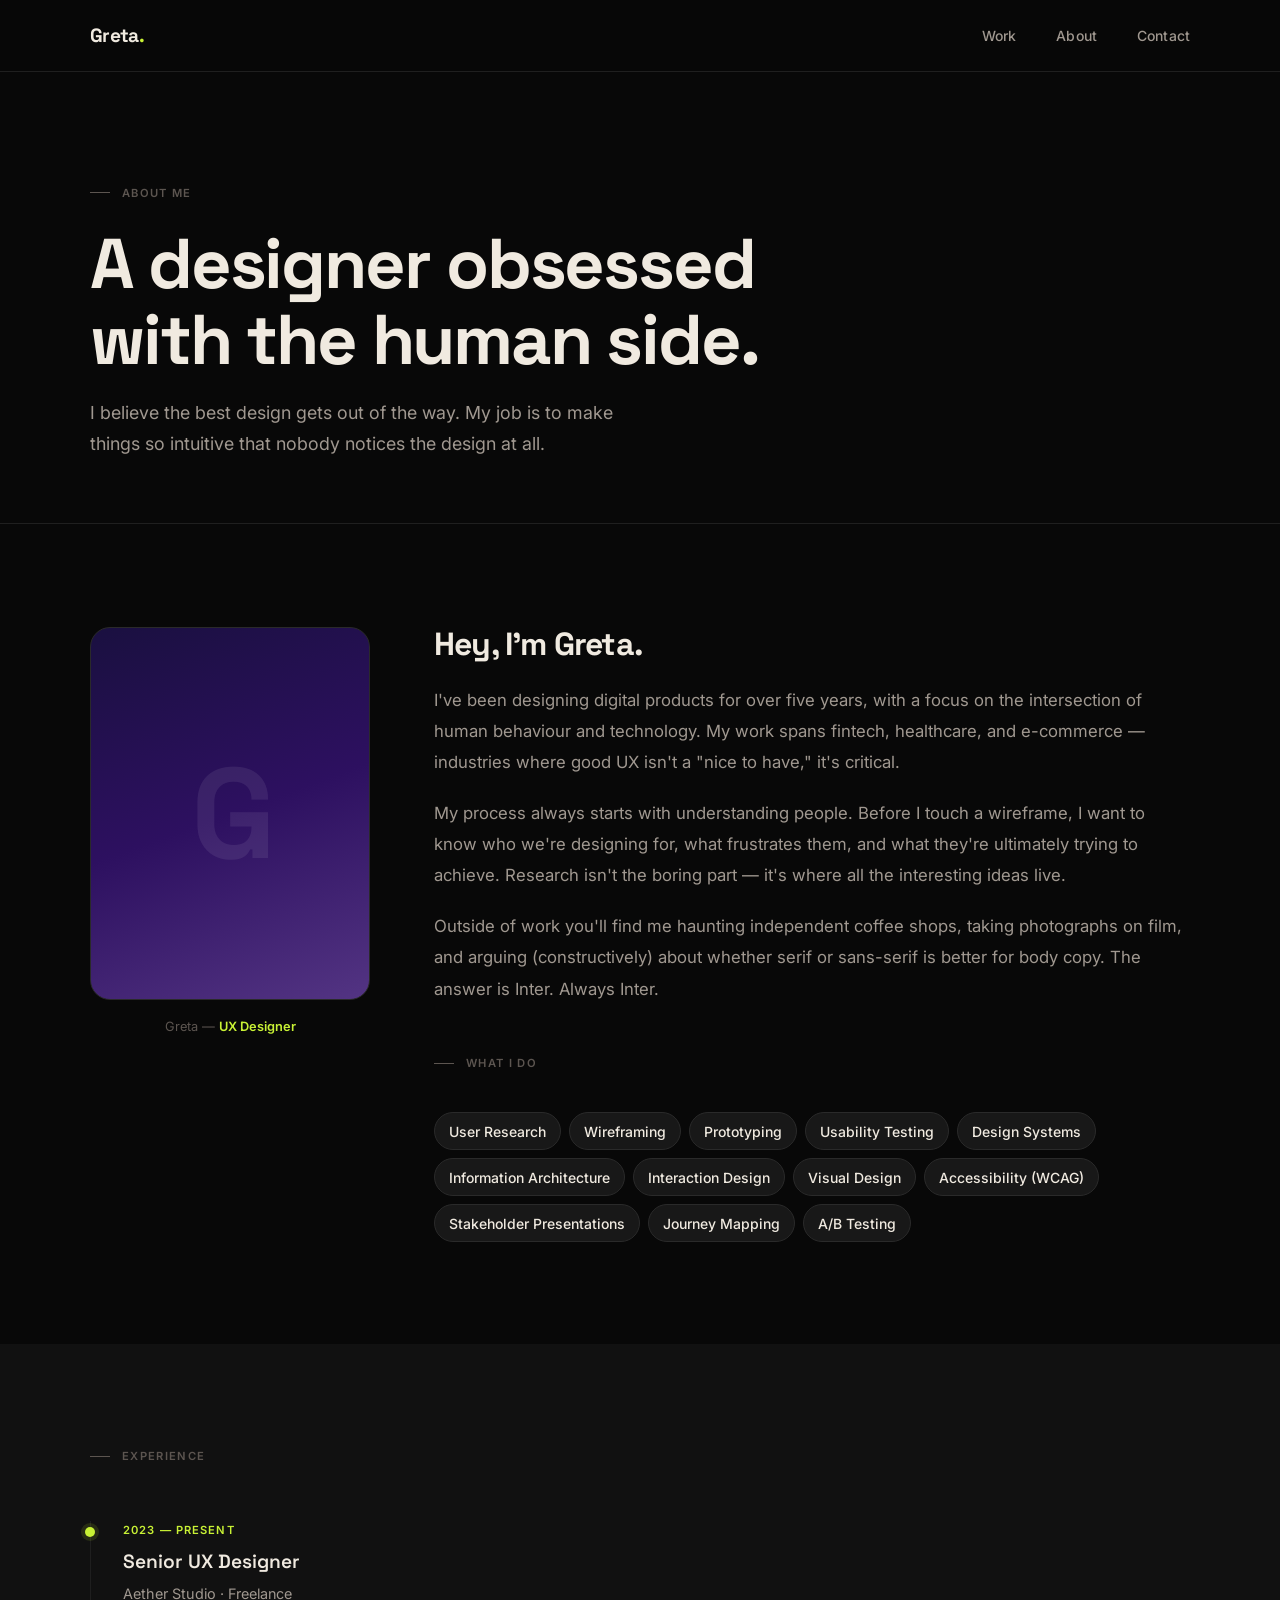
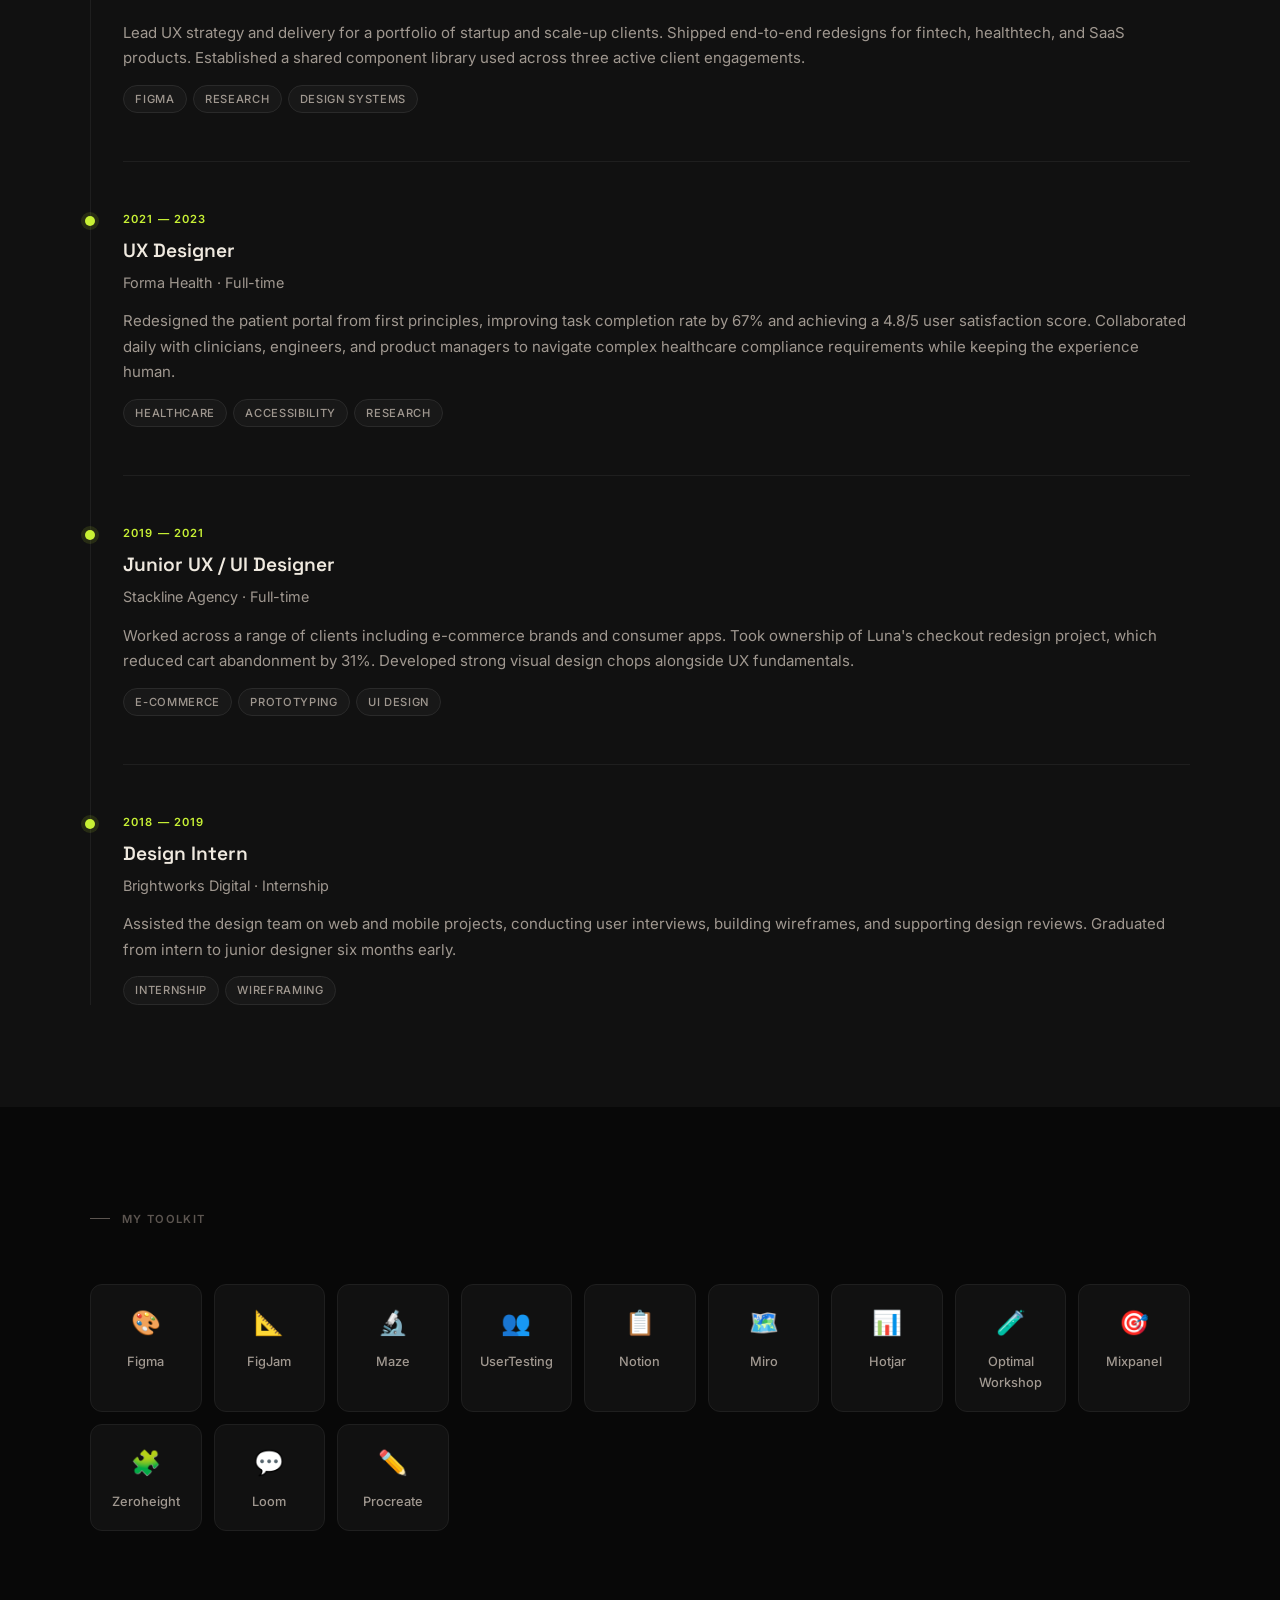
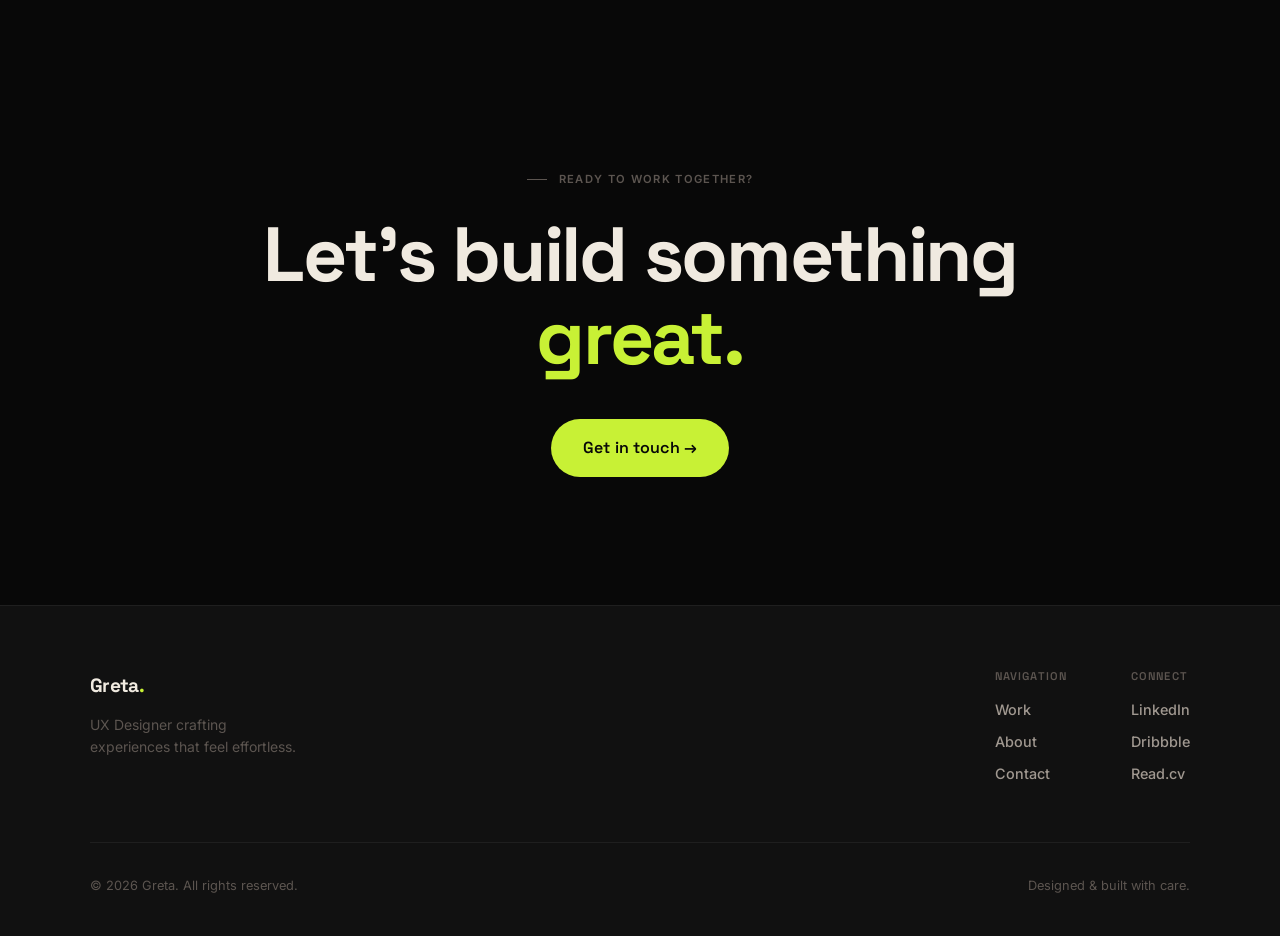
==== about/index.html @ 7b1c14b8 "first commit" ====
<!DOCTYPE html>
<html lang="en">
<head>
  <meta charset="UTF-8">
  <meta name="viewport" content="width=device-width, initial-scale=1.0">
  <meta name="description" content="About Greta — UX Designer with 5+ years turning complex problems into delightful digital experiences.">
  <title>About — Greta</title>
  <link rel="preconnect" href="https://fonts.googleapis.com">
  <link rel="preconnect" href="https://fonts.gstatic.com" crossorigin>
  <link href="https://fonts.googleapis.com/css2?family=Space+Grotesk:wght@300;400;500;600;700&family=Inter:ital,wght@0,300;0,400;0,500;1,400&display=swap" rel="stylesheet">
  <link rel="stylesheet" href="../css/style.css">
</head>
<body>

  <!-- ── Navigation ── -->
  <nav class="nav">
    <div class="nav__inner">
      <a href="../index.html" class="nav__logo">Greta<span>.</span></a>
      <div class="nav__links">
        <a href="../work/index.html"    class="nav__link">Work</a>
        <a href="../about/index.html"   class="nav__link">About</a>
        <a href="../contact/index.html" class="nav__link">Contact</a>
      </div>
    </div>
  </nav>

  <!-- ── Page Hero ── -->
  <header class="page-hero">
    <div class="container">
      <span class="s-label">About me</span>
      <h1 class="page-hero__hed">A designer obsessed<br>with the human side.</h1>
      <p class="page-hero__sub">
        I believe the best design gets out of the way. My job is to make
        things so intuitive that nobody notices the design at all.
      </p>
    </div>
  </header>

  <!-- ── Profile ── -->
  <section class="section">
    <div class="container">
      <div class="profile-grid">

        <!-- Sticky photo + quick facts -->
        <aside class="profile-photo">
          <div class="profile-photo__img"></div>
          <p class="profile-photo__caption">Greta — <span>UX Designer</span></p>
        </aside>

        <!-- Bio -->
        <div class="profile-bio">
          <h2>Hey, I'm Greta.</h2>
          <p>
            I've been designing digital products for over five years, with a focus on the
            intersection of human behaviour and technology. My work spans fintech, healthcare,
            and e-commerce — industries where good UX isn't a "nice to have," it's critical.
          </p>
          <p>
            My process always starts with understanding people. Before I touch a wireframe,
            I want to know who we're designing for, what frustrates them, and what they're
            ultimately trying to achieve. Research isn't the boring part — it's where all
            the interesting ideas live.
          </p>
          <p>
            Outside of work you'll find me haunting independent coffee shops, taking
            photographs on film, and arguing (constructively) about whether serif or sans-serif
            is better for body copy. The answer is Inter. Always Inter.
          </p>

          <!-- Skills -->
          <div class="skills-block">
            <span class="s-label">What I do</span>
            <div class="skills-list" style="margin-top: 1.25rem;">
              <span class="skill-pill">User Research</span>
              <span class="skill-pill">Wireframing</span>
              <span class="skill-pill">Prototyping</span>
              <span class="skill-pill">Usability Testing</span>
              <span class="skill-pill">Design Systems</span>
              <span class="skill-pill">Information Architecture</span>
              <span class="skill-pill">Interaction Design</span>
              <span class="skill-pill">Visual Design</span>
              <span class="skill-pill">Accessibility (WCAG)</span>
              <span class="skill-pill">Stakeholder Presentations</span>
              <span class="skill-pill">Journey Mapping</span>
              <span class="skill-pill">A/B Testing</span>
            </div>
          </div>
        </div>

      </div>
    </div>
  </section>

  <!-- ── Experience ── -->
  <section class="section section--alt">
    <div class="container">
      <div class="section-header">
        <span class="s-label">Experience</span>
      </div>

      <div class="timeline">

        <div class="timeline-item">
          <div class="timeline-period">2023 — Present</div>
          <div class="timeline-role">Senior UX Designer</div>
          <div class="timeline-co">Aether Studio · Freelance</div>
          <p class="timeline-desc">
            Lead UX strategy and delivery for a portfolio of startup and scale-up clients.
            Shipped end-to-end redesigns for fintech, healthtech, and SaaS products.
            Established a shared component library used across three active client engagements.
          </p>
          <div class="timeline-tags">
            <span class="tag">Figma</span>
            <span class="tag">Research</span>
            <span class="tag">Design Systems</span>
          </div>
        </div>

        <div class="timeline-item">
          <div class="timeline-period">2021 — 2023</div>
          <div class="timeline-role">UX Designer</div>
          <div class="timeline-co">Forma Health · Full-time</div>
          <p class="timeline-desc">
            Redesigned the patient portal from first principles, improving task completion
            rate by 67% and achieving a 4.8/5 user satisfaction score. Collaborated daily
            with clinicians, engineers, and product managers to navigate complex healthcare
            compliance requirements while keeping the experience human.
          </p>
          <div class="timeline-tags">
            <span class="tag">Healthcare</span>
            <span class="tag">Accessibility</span>
            <span class="tag">Research</span>
          </div>
        </div>

        <div class="timeline-item">
          <div class="timeline-period">2019 — 2021</div>
          <div class="timeline-role">Junior UX / UI Designer</div>
          <div class="timeline-co">Stackline Agency · Full-time</div>
          <p class="timeline-desc">
            Worked across a range of clients including e-commerce brands and consumer apps.
            Took ownership of Luna's checkout redesign project, which reduced cart
            abandonment by 31%. Developed strong visual design chops alongside UX fundamentals.
          </p>
          <div class="timeline-tags">
            <span class="tag">E-Commerce</span>
            <span class="tag">Prototyping</span>
            <span class="tag">UI Design</span>
          </div>
        </div>

        <div class="timeline-item">
          <div class="timeline-period">2018 — 2019</div>
          <div class="timeline-role">Design Intern</div>
          <div class="timeline-co">Brightworks Digital · Internship</div>
          <p class="timeline-desc">
            Assisted the design team on web and mobile projects, conducting user interviews,
            building wireframes, and supporting design reviews. Graduated from intern to
            junior designer six months early.
          </p>
          <div class="timeline-tags">
            <span class="tag">Internship</span>
            <span class="tag">Wireframing</span>
          </div>
        </div>

      </div>
    </div>
  </section>

  <!-- ── Tools ── -->
  <section class="section">
    <div class="container">
      <div class="section-header">
        <span class="s-label">My toolkit</span>
      </div>
      <div class="tools-grid">
        <div class="tool-card">
          <div class="tool-card__icon">🎨</div>
          <div class="tool-card__name">Figma</div>
        </div>
        <div class="tool-card">
          <div class="tool-card__icon">📐</div>
          <div class="tool-card__name">FigJam</div>
        </div>
        <div class="tool-card">
          <div class="tool-card__icon">🔬</div>
          <div class="tool-card__name">Maze</div>
        </div>
        <div class="tool-card">
          <div class="tool-card__icon">👥</div>
          <div class="tool-card__name">UserTesting</div>
        </div>
        <div class="tool-card">
          <div class="tool-card__icon">📋</div>
          <div class="tool-card__name">Notion</div>
        </div>
        <div class="tool-card">
          <div class="tool-card__icon">🗺️</div>
          <div class="tool-card__name">Miro</div>
        </div>
        <div class="tool-card">
          <div class="tool-card__icon">📊</div>
          <div class="tool-card__name">Hotjar</div>
        </div>
        <div class="tool-card">
          <div class="tool-card__icon">🧪</div>
          <div class="tool-card__name">Optimal Workshop</div>
        </div>
        <div class="tool-card">
          <div class="tool-card__icon">🎯</div>
          <div class="tool-card__name">Mixpanel</div>
        </div>
        <div class="tool-card">
          <div class="tool-card__icon">🧩</div>
          <div class="tool-card__name">Zeroheight</div>
        </div>
        <div class="tool-card">
          <div class="tool-card__icon">💬</div>
          <div class="tool-card__name">Loom</div>
        </div>
        <div class="tool-card">
          <div class="tool-card__icon">✏️</div>
          <div class="tool-card__name">Procreate</div>
        </div>
      </div>
    </div>
  </section>

  <!-- ── CTA ── -->
  <section class="cta-banner">
    <div class="container">
      <span class="s-label">Ready to work together?</span>
      <h2 class="cta-banner__hed">Let's build something<br><span>great.</span></h2>
      <a href="../contact/index.html" class="btn btn--accent btn--lg">Get in touch →</a>
    </div>
  </section>

  <!-- ── Footer ── -->
  <footer class="footer">
    <div class="container">
      <div class="footer__body">
        <div class="footer__brand">
          <a href="../index.html" class="nav__logo">Greta<span>.</span></a>
          <p>UX Designer crafting experiences that feel effortless.</p>
        </div>
        <div class="footer__col">
          <h5>Navigation</h5>
          <a href="../work/index.html">Work</a>
          <a href="../about/index.html">About</a>
          <a href="../contact/index.html">Contact</a>
        </div>
        <div class="footer__col">
          <h5>Connect</h5>
          <a href="#">LinkedIn</a>
          <a href="#">Dribbble</a>
          <a href="#">Read.cv</a>
        </div>
      </div>
      <div class="footer__bottom">
        <span>© 2026 Greta. All rights reserved.</span>
        <span>Designed &amp; built with care.</span>
      </div>
    </div>
  </footer>

</body>
</html>
---- css/style.css ----
/* ============================================================
   GRETA — UX DESIGNER PORTFOLIO
   Global Stylesheet
   ============================================================ */

/* ── Reset & Box Model ── */
*, *::before, *::after {
  box-sizing: border-box;
  margin: 0;
  padding: 0;
}

/* ── Design Tokens ── */
:root {
  --bg:          #080808;
  --surface:     #111111;
  --surface-2:   #181818;
  --border:      #1f1f1f;
  --border-2:    #2a2a2a;

  --text:        #F0EAE0;
  --text-2:      #A09890;
  --text-muted:  #5C5550;

  --accent:      #C8F135;
  --accent-glow: rgba(200, 241, 53, 0.18);
  --accent-dim:  rgba(200, 241, 53, 0.08);

  --font-head: 'Space Grotesk', 'Helvetica Neue', Arial, sans-serif;
  --font-body: 'Inter', 'Helvetica Neue', Arial, sans-serif;

  --r-sm:   6px;
  --r:      12px;
  --r-lg:   20px;
  --r-full: 9999px;

  --nav-h: 72px;
  --max-w: 1180px;

  --ease:     cubic-bezier(0.25, 0.46, 0.45, 0.94);
  --ease-out: cubic-bezier(0.16, 1, 0.3, 1);
}

/* ── Base ── */
html { scroll-behavior: smooth; }

body {
  background-color: var(--bg);
  color: var(--text);
  font-family: var(--font-body);
  font-size: 1rem;
  line-height: 1.65;
  -webkit-font-smoothing: antialiased;
  overflow-x: hidden;
}

a { color: inherit; text-decoration: none; }
img { max-width: 100%; display: block; }

h1, h2, h3, h4, h5 {
  font-family: var(--font-head);
  line-height: 1.08;
  letter-spacing: -0.025em;
}

/* ── Layout ── */
.container {
  max-width: var(--max-w);
  margin: 0 auto;
  padding: 0 clamp(1.25rem, 4vw, 2.5rem);
}

.section       { padding: clamp(4rem, 8vw, 8rem) 0; }
.section--alt  { background-color: var(--surface); }

/* ── Navigation ── */
.nav {
  position: fixed;
  inset: 0 0 auto 0;
  height: var(--nav-h);
  display: flex;
  align-items: center;
  background: rgba(8, 8, 8, 0.85);
  backdrop-filter: blur(24px);
  -webkit-backdrop-filter: blur(24px);
  border-bottom: 1px solid var(--border);
  z-index: 200;
}

.nav__inner {
  width: 100%;
  max-width: var(--max-w);
  margin: 0 auto;
  padding: 0 clamp(1.25rem, 4vw, 2.5rem);
  display: flex;
  align-items: center;
  justify-content: space-between;
}

.nav__logo {
  font-family: var(--font-head);
  font-weight: 700;
  font-size: 1.2rem;
  letter-spacing: -0.035em;
  transition: opacity 0.2s;
}
.nav__logo:hover { opacity: 0.6; }
.nav__logo span  { color: var(--accent); }

.nav__links {
  display: flex;
  align-items: center;
  gap: 2.5rem;
}

.nav__link {
  font-size: 0.875rem;
  font-weight: 500;
  color: var(--text-2);
  letter-spacing: 0.01em;
  transition: color 0.2s;
}
.nav__link:hover { color: var(--text); }

/* ── Buttons ── */
.btn {
  display: inline-flex;
  align-items: center;
  gap: 0.4rem;
  padding: 0.75rem 1.5rem;
  border-radius: var(--r-full);
  font-family: var(--font-head);
  font-weight: 500;
  font-size: 0.9rem;
  letter-spacing: 0.01em;
  cursor: pointer;
  border: none;
  transition: all 0.25s var(--ease);
  text-decoration: none;
}

.btn--primary {
  background: var(--text);
  color: var(--bg);
}
.btn--primary:hover {
  background: var(--accent);
  transform: translateY(-2px);
}

.btn--ghost {
  background: transparent;
  color: var(--text-2);
  border: 1px solid var(--border-2);
}
.btn--ghost:hover {
  border-color: var(--text-2);
  color: var(--text);
  transform: translateY(-2px);
}

.btn--accent {
  background: var(--accent);
  color: var(--bg);
  font-weight: 600;
}
.btn--accent:hover {
  background: #d8ff48;
  transform: translateY(-2px);
  box-shadow: 0 8px 32px var(--accent-glow);
}

.btn--lg {
  padding: 1rem 2rem;
  font-size: 1rem;
}

/* ── Tags ── */
.tag {
  display: inline-block;
  background: var(--surface-2);
  border: 1px solid var(--border-2);
  color: var(--text-2);
  font-size: 0.7rem;
  font-weight: 500;
  letter-spacing: 0.06em;
  text-transform: uppercase;
  padding: 0.25rem 0.7rem;
  border-radius: var(--r-full);
}

/* ── Section Label ── */
.s-label {
  display: inline-flex;
  align-items: center;
  gap: 0.75rem;
  font-size: 0.7rem;
  font-weight: 600;
  letter-spacing: 0.12em;
  text-transform: uppercase;
  color: var(--text-muted);
}
.s-label::before {
  content: '';
  width: 20px;
  height: 1px;
  background: var(--text-muted);
  flex-shrink: 0;
}

/* ── Section Header ── */
.section-header {
  display: flex;
  align-items: center;
  justify-content: space-between;
  margin-bottom: 3.5rem;
}
.section-header__more {
  font-size: 0.875rem;
  font-weight: 500;
  color: var(--text-2);
  transition: color 0.2s;
}
.section-header__more:hover { color: var(--accent); }

/* ============================================================
   HOME — HERO
   ============================================================ */
.hero {
  min-height: 100vh;
  display: flex;
  align-items: center;
  padding-top: var(--nav-h);
  position: relative;
  overflow: hidden;
}

/* Ambient glow */
.hero::before {
  content: '';
  position: absolute;
  width: 700px;
  height: 700px;
  top: -200px;
  right: -200px;
  background: radial-gradient(circle, rgba(83, 52, 131, 0.18) 0%, transparent 70%);
  pointer-events: none;
}
.hero::after {
  content: '';
  position: absolute;
  width: 500px;
  height: 500px;
  bottom: -150px;
  left: -100px;
  background: radial-gradient(circle, rgba(200, 241, 53, 0.04) 0%, transparent 70%);
  pointer-events: none;
}

.hero__badge {
  display: inline-flex;
  align-items: center;
  gap: 0.5rem;
  background: var(--accent-dim);
  border: 1px solid rgba(200, 241, 53, 0.2);
  color: var(--accent);
  font-size: 0.75rem;
  font-weight: 600;
  letter-spacing: 0.08em;
  text-transform: uppercase;
  padding: 0.375rem 0.875rem;
  border-radius: var(--r-full);
  margin-bottom: 1.75rem;
  animation: fadeUp 0.7s var(--ease-out) 0.1s both;
}
.hero__badge::before {
  content: '';
  width: 6px;
  height: 6px;
  border-radius: 50%;
  background: var(--accent);
  animation: pulse 2s ease infinite;
}

.hero__hed {
  font-size: clamp(2.75rem, 6.5vw, 6.5rem);
  font-weight: 700;
  letter-spacing: -0.03em;
  line-height: 1.03;
  margin-bottom: 1.5rem;
  animation: fadeUp 0.8s var(--ease-out) 0.2s both;
}
.hero__hed em {
  font-style: italic;
  color: var(--accent);
}

.hero__sub {
  font-size: clamp(1rem, 1.4vw, 1.2rem);
  color: var(--text-2);
  max-width: 520px;
  line-height: 1.75;
  margin-bottom: 2.5rem;
  animation: fadeUp 0.8s var(--ease-out) 0.35s both;
}

.hero__actions {
  display: flex;
  gap: 1rem;
  flex-wrap: wrap;
  animation: fadeUp 0.8s var(--ease-out) 0.5s both;
}

.hero__scroll {
  position: absolute;
  bottom: 2.5rem;
  left: 50%;
  transform: translateX(-50%);
  display: flex;
  flex-direction: column;
  align-items: center;
  gap: 0.5rem;
  font-size: 0.65rem;
  letter-spacing: 0.14em;
  text-transform: uppercase;
  color: var(--text-muted);
  animation: fadeUp 1s var(--ease-out) 1.2s both;
}
.hero__scroll::after {
  content: '';
  width: 1px;
  height: 44px;
  background: linear-gradient(to bottom, var(--text-muted), transparent);
  animation: scrollLine 1.8s ease-in-out infinite;
}

/* ============================================================
   HOME — MARQUEE
   ============================================================ */
.marquee {
  overflow: hidden;
  white-space: nowrap;
  padding: 1rem 0;
  border-top: 1px solid var(--border);
  border-bottom: 1px solid var(--border);
  background: var(--surface);
}

.marquee__track {
  display: inline-flex;
  gap: 2.5rem;
  animation: marquee 36s linear infinite;
}
.marquee__track span {
  font-size: 0.72rem;
  font-weight: 600;
  letter-spacing: 0.1em;
  text-transform: uppercase;
  color: var(--text-muted);
  flex-shrink: 0;
}
.marquee__track span.dot { color: var(--accent); }

/* ============================================================
   HOME — WORK GRID
   ============================================================ */
.work-grid {
  display: grid;
  grid-template-columns: repeat(2, 1fr);
  gap: 1rem;
}

.work-card {
  background: var(--surface);
  border: 1px solid var(--border);
  border-radius: var(--r-lg);
  overflow: hidden;
  transition: transform 0.4s var(--ease-out), border-color 0.3s;
}
.work-card:hover {
  transform: translateY(-5px);
  border-color: var(--border-2);
}
.work-card--large { grid-column: 1 / -1; }

.work-card a {
  display: block;
  color: inherit;
}

.work-card__thumb {
  aspect-ratio: 16 / 7;
  position: relative;
  overflow: hidden;
}
.work-card:not(.work-card--large) .work-card__thumb {
  aspect-ratio: 4 / 3;
}

.work-card__thumb--fin {
  background:
    repeating-linear-gradient(0deg, transparent, transparent 47px, rgba(255,255,255,0.025) 47px, rgba(255,255,255,0.025) 48px),
    linear-gradient(135deg, #0d0d24 0%, #1a1040 40%, #30205c 70%, #533483 100%);
}
.work-card__thumb--eco {
  background:
    radial-gradient(circle at 50% 50%, rgba(255,255,255,0.04) 1px, transparent 1px),
    linear-gradient(135deg, #1a0800 0%, #5c2200 40%, #a04000 70%, #c45e00 100%);
  background-size: 32px 32px, 100%;
}
.work-card__thumb--health {
  background:
    repeating-linear-gradient(-45deg, transparent, transparent 18px, rgba(255,255,255,0.02) 18px, rgba(255,255,255,0.02) 19px),
    linear-gradient(135deg, #001408 0%, #003322 40%, #005c3a 70%, #008057 100%);
}

.work-card__thumb-inner {
  position: absolute;
  inset: 0;
  display: flex;
  align-items: flex-end;
  padding: 1.5rem;
}

/* Fake UI bar chart inside fintech card */
.ui-chart {
  display: flex;
  align-items: flex-end;
  gap: 6px;
  height: 80px;
}
.ui-chart__bar {
  width: 14px;
  border-radius: 3px 3px 0 0;
  opacity: 0.45;
  background: var(--accent);
  transition: opacity 0.2s;
}
.work-card:hover .ui-chart__bar { opacity: 0.7; }

/* Fake product grid in eco card */
.ui-grid {
  display: grid;
  grid-template-columns: repeat(4, 1fr);
  gap: 6px;
  width: 100%;
}
.ui-grid__cell {
  aspect-ratio: 1;
  border-radius: 6px;
  background: rgba(255,255,255,0.08);
}

/* Fake stats in health card */
.ui-stats {
  display: flex;
  gap: 0.75rem;
}
.ui-stat {
  background: rgba(255,255,255,0.07);
  border-radius: 8px;
  padding: 0.5rem 0.875rem;
  font-family: var(--font-head);
  font-size: 0.75rem;
  color: rgba(255,255,255,0.5);
  white-space: nowrap;
}
.ui-stat strong {
  display: block;
  font-size: 1.2rem;
  color: rgba(255,255,255,0.8);
  font-weight: 700;
  letter-spacing: -0.03em;
}

.work-card__overlay {
  position: absolute;
  inset: 0;
  background: rgba(0,0,0,0.2);
  display: flex;
  align-items: center;
  justify-content: center;
  opacity: 0;
  transition: opacity 0.3s var(--ease);
}
.work-card__overlay span {
  background: var(--accent);
  color: var(--bg);
  font-family: var(--font-head);
  font-weight: 600;
  font-size: 0.875rem;
  padding: 0.75rem 1.5rem;
  border-radius: var(--r-full);
}
.work-card:hover .work-card__overlay { opacity: 1; }

.work-card__body {
  padding: 1.5rem;
}
.work-card__tags {
  display: flex;
  flex-wrap: wrap;
  gap: 0.375rem;
  margin-bottom: 0.75rem;
}
.work-card__title {
  font-size: 1.2rem;
  font-weight: 600;
  margin-bottom: 0.4rem;
  transition: color 0.2s;
}
.work-card:hover .work-card__title { color: var(--accent); }

.work-card__desc {
  font-size: 0.875rem;
  color: var(--text-2);
  line-height: 1.6;
}

/* ============================================================
   HOME — ABOUT STRIP
   ============================================================ */
.about-strip {
  display: grid;
  grid-template-columns: 1fr 1fr;
  gap: 5rem;
  align-items: center;
}

.about-strip__text .s-label { margin-bottom: 1.5rem; }
.about-strip__hed {
  font-size: clamp(1.6rem, 3vw, 2.4rem);
  margin-bottom: 1.25rem;
  line-height: 1.12;
}
.about-strip__p {
  color: var(--text-2);
  line-height: 1.8;
  max-width: 460px;
  font-size: 1.0125rem;
}
.about-strip__cta { margin-top: 2rem; }

.stats-grid {
  display: grid;
  grid-template-columns: 1fr 1fr;
  gap: 0.875rem;
}

.stat-card {
  background: var(--surface-2);
  border: 1px solid var(--border);
  border-radius: var(--r);
  padding: 1.5rem;
  transition: border-color 0.25s, transform 0.3s var(--ease-out);
}
.stat-card:hover {
  border-color: var(--accent);
  transform: translateY(-3px);
}
.stat-card__num {
  font-family: var(--font-head);
  font-size: 3.25rem;
  font-weight: 700;
  letter-spacing: -0.04em;
  color: var(--accent);
  line-height: 1;
  margin-bottom: 0.5rem;
}
.stat-card__label {
  font-size: 0.75rem;
  font-weight: 600;
  text-transform: uppercase;
  letter-spacing: 0.07em;
  color: var(--text-muted);
}

/* ============================================================
   HOME — CTA BANNER
   ============================================================ */
.cta-banner {
  text-align: center;
  padding: clamp(5rem, 10vw, 10rem) 0;
}
.cta-banner .s-label {
  justify-content: center;
  margin-bottom: 1.5rem;
}
.cta-banner__hed {
  font-size: clamp(2.5rem, 6vw, 5.5rem);
  letter-spacing: -0.03em;
  margin-bottom: 2.5rem;
}
.cta-banner__hed span { color: var(--accent); }

/* ============================================================
   FOOTER
   ============================================================ */
.footer {
  background: var(--surface);
  border-top: 1px solid var(--border);
  padding: 4rem 0 2.5rem;
}
.footer__body {
  display: grid;
  grid-template-columns: 1fr auto auto;
  gap: 4rem;
  margin-bottom: 3rem;
}
.footer__brand p {
  color: var(--text-muted);
  font-size: 0.875rem;
  margin-top: 0.75rem;
  max-width: 220px;
  line-height: 1.6;
}
.footer__col h5 {
  font-size: 0.7rem;
  font-weight: 600;
  text-transform: uppercase;
  letter-spacing: 0.1em;
  color: var(--text-muted);
  margin-bottom: 1rem;
}
.footer__col a {
  display: block;
  font-size: 0.9rem;
  color: var(--text-2);
  font-weight: 500;
  margin-bottom: 0.5rem;
  transition: color 0.2s;
}
.footer__col a:hover { color: var(--text); }

.footer__bottom {
  padding-top: 2rem;
  border-top: 1px solid var(--border);
  display: flex;
  justify-content: space-between;
  font-size: 0.8rem;
  color: var(--text-muted);
}

/* ============================================================
   INNER PAGE HERO
   ============================================================ */
.page-hero {
  padding: calc(var(--nav-h) + clamp(4rem, 8vw, 7rem)) 0 clamp(3rem, 5vw, 5rem);
  border-bottom: 1px solid var(--border);
}
.page-hero .s-label { margin-bottom: 1.5rem; animation: fadeUp 0.6s var(--ease-out) 0.1s both; }
.page-hero__hed {
  font-size: clamp(2.5rem, 5.5vw, 5rem);
  letter-spacing: -0.03em;
  margin-bottom: 1.25rem;
  animation: fadeUp 0.8s var(--ease-out) 0.2s both;
}
.page-hero__sub {
  font-size: clamp(1rem, 1.4vw, 1.2rem);
  color: var(--text-2);
  max-width: 540px;
  line-height: 1.7;
  animation: fadeUp 0.8s var(--ease-out) 0.3s both;
}

/* ============================================================
   ABOUT PAGE
   ============================================================ */
.profile-grid {
  display: grid;
  grid-template-columns: 280px 1fr;
  gap: 4rem;
  align-items: start;
}

.profile-photo {
  position: sticky;
  top: calc(var(--nav-h) + 2rem);
}

.profile-photo__img {
  width: 100%;
  aspect-ratio: 3/4;
  border-radius: var(--r-lg);
  background: linear-gradient(160deg, #1a1040 0%, #2d1060 50%, #533483 100%);
  position: relative;
  overflow: hidden;
  border: 1px solid var(--border-2);
}
.profile-photo__img::after {
  content: 'G';
  position: absolute;
  inset: 0;
  display: flex;
  align-items: center;
  justify-content: center;
  font-family: var(--font-head);
  font-size: 8rem;
  font-weight: 700;
  color: rgba(255,255,255,0.08);
  letter-spacing: -0.05em;
}

.profile-photo__caption {
  margin-top: 1rem;
  font-size: 0.8rem;
  color: var(--text-muted);
  text-align: center;
}
.profile-photo__caption span {
  color: var(--accent);
  font-weight: 600;
}

.profile-bio h2 {
  font-size: clamp(1.5rem, 2.5vw, 2rem);
  margin-bottom: 1.5rem;
}
.profile-bio p {
  color: var(--text-2);
  line-height: 1.85;
  margin-bottom: 1.25rem;
  font-size: 1.05rem;
}

.skills-block { margin-top: 2.5rem; }
.skills-block .s-label { margin-bottom: 1.25rem; }

.skills-list {
  display: flex;
  flex-wrap: wrap;
  gap: 0.5rem;
}
.skill-pill {
  background: var(--surface-2);
  border: 1px solid var(--border-2);
  color: var(--text);
  font-size: 0.875rem;
  font-weight: 500;
  padding: 0.4rem 0.875rem;
  border-radius: var(--r-full);
  transition: border-color 0.2s, color 0.2s;
}
.skill-pill:hover {
  border-color: var(--accent);
  color: var(--accent);
}

/* Experience Timeline */
.timeline {
  padding-left: 2rem;
  border-left: 1px solid var(--border);
}

.timeline-item {
  position: relative;
  padding-bottom: 3rem;
  margin-bottom: 3rem;
  border-bottom: 1px solid var(--border);
}
.timeline-item:last-child {
  border-bottom: none;
  padding-bottom: 0;
  margin-bottom: 0;
}
.timeline-item::before {
  content: '';
  position: absolute;
  left: -2.4rem;
  top: 0.35rem;
  width: 10px;
  height: 10px;
  border-radius: 50%;
  background: var(--accent);
  box-shadow: 0 0 0 4px rgba(200,241,53,0.12);
}

.timeline-period {
  font-size: 0.7rem;
  font-weight: 600;
  letter-spacing: 0.1em;
  text-transform: uppercase;
  color: var(--accent);
  margin-bottom: 0.4rem;
}
.timeline-role {
  font-family: var(--font-head);
  font-size: 1.2rem;
  font-weight: 600;
  margin-bottom: 0.25rem;
}
.timeline-co {
  color: var(--text-2);
  font-size: 0.9rem;
  margin-bottom: 0.875rem;
}
.timeline-desc {
  color: var(--text-2);
  font-size: 0.9375rem;
  line-height: 1.7;
}
.timeline-tags {
  display: flex;
  gap: 0.375rem;
  flex-wrap: wrap;
  margin-top: 0.875rem;
}

/* Tools */
.tools-grid {
  display: grid;
  grid-template-columns: repeat(auto-fill, minmax(110px, 1fr));
  gap: 0.75rem;
}
.tool-card {
  background: var(--surface);
  border: 1px solid var(--border);
  border-radius: var(--r);
  padding: 1.125rem 0.75rem;
  text-align: center;
  transition: all 0.25s var(--ease);
  cursor: default;
}
.tool-card:hover {
  border-color: var(--accent);
  transform: translateY(-3px);
}
.tool-card__icon { font-size: 1.5rem; margin-bottom: 0.5rem; }
.tool-card__name {
  font-size: 0.8rem;
  font-weight: 500;
  color: var(--text-2);
}

/* ============================================================
   WORK PAGE
   ============================================================ */
.work-listing {
  display: grid;
  grid-template-columns: repeat(2, 1fr);
  gap: 1.5rem;
}

.project-card {
  background: var(--surface);
  border: 1px solid var(--border);
  border-radius: var(--r-lg);
  overflow: hidden;
  transition: transform 0.4s var(--ease-out), border-color 0.3s;
  display: block;
  color: inherit;
}
.project-card:hover {
  transform: translateY(-6px);
  border-color: var(--border-2);
}

.project-card__thumb {
  aspect-ratio: 4/3;
  position: relative;
  overflow: hidden;
}
.project-card__thumb::after {
  content: '';
  position: absolute;
  inset: 0;
  background: rgba(0,0,0,0);
  transition: background 0.3s;
}
.project-card:hover .project-card__thumb::after {
  background: rgba(0,0,0,0.12);
}

.project-card__thumb--fin {
  background:
    repeating-linear-gradient(0deg, transparent, transparent 47px, rgba(255,255,255,0.025) 47px, rgba(255,255,255,0.025) 48px),
    linear-gradient(135deg, #0d0d24, #533483);
}
.project-card__thumb--eco {
  background:
    radial-gradient(circle at 50% 50%, rgba(255,255,255,0.05) 1px, transparent 1px),
    linear-gradient(135deg, #1a0800, #c45e00);
  background-size: 28px 28px, 100%;
}
.project-card__thumb--health {
  background:
    repeating-linear-gradient(-45deg, transparent, transparent 18px, rgba(255,255,255,0.025) 18px, rgba(255,255,255,0.025) 19px),
    linear-gradient(135deg, #001408, #00895a);
}
.project-card__thumb--saas {
  background:
    repeating-linear-gradient(90deg, transparent, transparent 39px, rgba(255,255,255,0.03) 39px, rgba(255,255,255,0.03) 40px),
    linear-gradient(135deg, #00101a, #0069a0);
}
.project-card__thumb--travel {
  background:
    radial-gradient(ellipse at 30% 70%, rgba(255,255,255,0.04) 0%, transparent 60%),
    linear-gradient(135deg, #0a0015, #6b21a8);
}
.project-card__thumb--food {
  background:
    repeating-linear-gradient(0deg, transparent, transparent 23px, rgba(255,255,255,0.03) 23px, rgba(255,255,255,0.03) 24px),
    linear-gradient(135deg, #1a0008, #c0154a);
}

.project-card__body {
  padding: 1.5rem;
}
.project-card__tags {
  display: flex;
  gap: 0.375rem;
  flex-wrap: wrap;
  margin-bottom: 0.875rem;
}
.project-card__title {
  font-size: 1.3rem;
  font-weight: 600;
  margin-bottom: 0.5rem;
  transition: color 0.2s;
}
.project-card:hover .project-card__title { color: var(--accent); }
.project-card__desc {
  font-size: 0.9rem;
  color: var(--text-2);
  line-height: 1.6;
  margin-bottom: 1.25rem;
}
.project-card__footer {
  display: flex;
  align-items: center;
  justify-content: space-between;
  padding-top: 1rem;
  border-top: 1px solid var(--border);
  font-size: 0.8rem;
  color: var(--text-muted);
}
.project-card__arrow {
  color: var(--accent);
  font-size: 1.1rem;
  transition: transform 0.2s;
}
.project-card:hover .project-card__arrow { transform: translateX(4px); }

/* Services Section */
.services-grid {
  display: grid;
  grid-template-columns: repeat(3, 1fr);
  gap: 1rem;
}
.service-card {
  background: var(--surface);
  border: 1px solid var(--border);
  border-radius: var(--r);
  padding: 2rem 1.5rem;
  transition: border-color 0.25s, transform 0.3s var(--ease-out);
}
.service-card:hover {
  border-color: var(--accent);
  transform: translateY(-3px);
}
.service-card__icon {
  font-size: 1.75rem;
  margin-bottom: 1rem;
}
.service-card__title {
  font-family: var(--font-head);
  font-size: 1.05rem;
  font-weight: 600;
  margin-bottom: 0.625rem;
}
.service-card__desc {
  font-size: 0.875rem;
  color: var(--text-2);
  line-height: 1.65;
}

/* ============================================================
   CONTACT PAGE
   ============================================================ */
.contact-grid {
  display: grid;
  grid-template-columns: 1fr 1.6fr;
  gap: 4rem;
  align-items: start;
}

.contact-info__hed {
  font-size: clamp(1.5rem, 2.5vw, 2.25rem);
  margin-bottom: 1rem;
  line-height: 1.15;
}
.contact-info__p {
  color: var(--text-2);
  line-height: 1.8;
  margin-bottom: 2.5rem;
}

.contact-details {
  display: flex;
  flex-direction: column;
  gap: 1.25rem;
  margin-bottom: 2.5rem;
}
.contact-detail__label {
  font-size: 0.68rem;
  font-weight: 600;
  text-transform: uppercase;
  letter-spacing: 0.1em;
  color: var(--text-muted);
  margin-bottom: 0.2rem;
}
.contact-detail__val {
  font-size: 0.9375rem;
  font-weight: 500;
  color: var(--text);
  transition: color 0.2s;
}
.contact-detail__val:hover { color: var(--accent); }

.socials {
  display: flex;
  gap: 0.625rem;
  flex-wrap: wrap;
}
.social-btn {
  background: var(--surface);
  border: 1px solid var(--border-2);
  color: var(--text-2);
  font-family: var(--font-head);
  font-weight: 500;
  font-size: 0.875rem;
  padding: 0.5rem 1rem;
  border-radius: var(--r-full);
  transition: all 0.2s;
}
.social-btn:hover {
  border-color: var(--accent);
  color: var(--accent);
}

.contact-form-wrap {
  background: var(--surface);
  border: 1px solid var(--border);
  border-radius: var(--r-lg);
  padding: clamp(1.5rem, 4vw, 2.5rem);
}

.form-row {
  display: grid;
  grid-template-columns: 1fr 1fr;
  gap: 1rem;
}
.form-group { margin-bottom: 1.25rem; }

.form-label {
  display: block;
  font-size: 0.72rem;
  font-weight: 600;
  text-transform: uppercase;
  letter-spacing: 0.08em;
  color: var(--text-muted);
  margin-bottom: 0.4rem;
}

.form-input,
.form-textarea,
.form-select {
  width: 100%;
  background: var(--bg);
  border: 1px solid var(--border-2);
  border-radius: var(--r);
  color: var(--text);
  font-family: var(--font-body);
  font-size: 0.9375rem;
  padding: 0.8rem 1rem;
  outline: none;
  transition: border-color 0.2s, box-shadow 0.2s;
  -webkit-appearance: none;
}
.form-input:focus,
.form-textarea:focus,
.form-select:focus {
  border-color: var(--accent);
  box-shadow: 0 0 0 3px rgba(200, 241, 53, 0.08);
}
.form-input::placeholder,
.form-textarea::placeholder { color: var(--text-muted); }
.form-textarea { resize: vertical; min-height: 130px; }
.form-select option { background: var(--surface); }

/* ============================================================
   ANIMATIONS
   ============================================================ */

@keyframes fadeUp {
  from { opacity: 0; transform: translateY(28px); }
  to   { opacity: 1; transform: translateY(0); }
}

@keyframes marquee {
  from { transform: translateX(0); }
  to   { transform: translateX(-50%); }
}

@keyframes scrollLine {
  0%   { opacity: 0; transform: scaleY(0); transform-origin: top; }
  40%  { opacity: 1; transform: scaleY(1); transform-origin: top; }
  80%  { opacity: 1; transform: scaleY(1); transform-origin: bottom; }
  100% { opacity: 0; transform: scaleY(0); transform-origin: bottom; }
}

@keyframes pulse {
  0%, 100% { opacity: 1;   box-shadow: 0 0 0 0 rgba(200,241,53,0.4); }
  50%       { opacity: 0.8; box-shadow: 0 0 0 4px rgba(200,241,53,0); }
}

/* ============================================================
   RESPONSIVE
   ============================================================ */

@media (max-width: 900px) {
  .work-grid,
  .work-listing,
  .services-grid { grid-template-columns: 1fr; }
  .work-card--large { grid-column: 1; }
  .about-strip,
  .profile-grid,
  .contact-grid { grid-template-columns: 1fr; gap: 3rem; }
  .profile-photo { position: static; }
  .profile-photo__img { max-width: 260px; aspect-ratio: 1/1; }
  .footer__body { grid-template-columns: 1fr 1fr; }
}

@media (max-width: 600px) {
  .nav__links { gap: 1.5rem; }
  .hero__actions { flex-direction: column; align-items: flex-start; }
  .stats-grid { grid-template-columns: 1fr 1fr; }
  .form-row { grid-template-columns: 1fr; }
  .footer__body { grid-template-columns: 1fr; gap: 2rem; }
  .footer__bottom { flex-direction: column; gap: 0.375rem; text-align: center; }
}
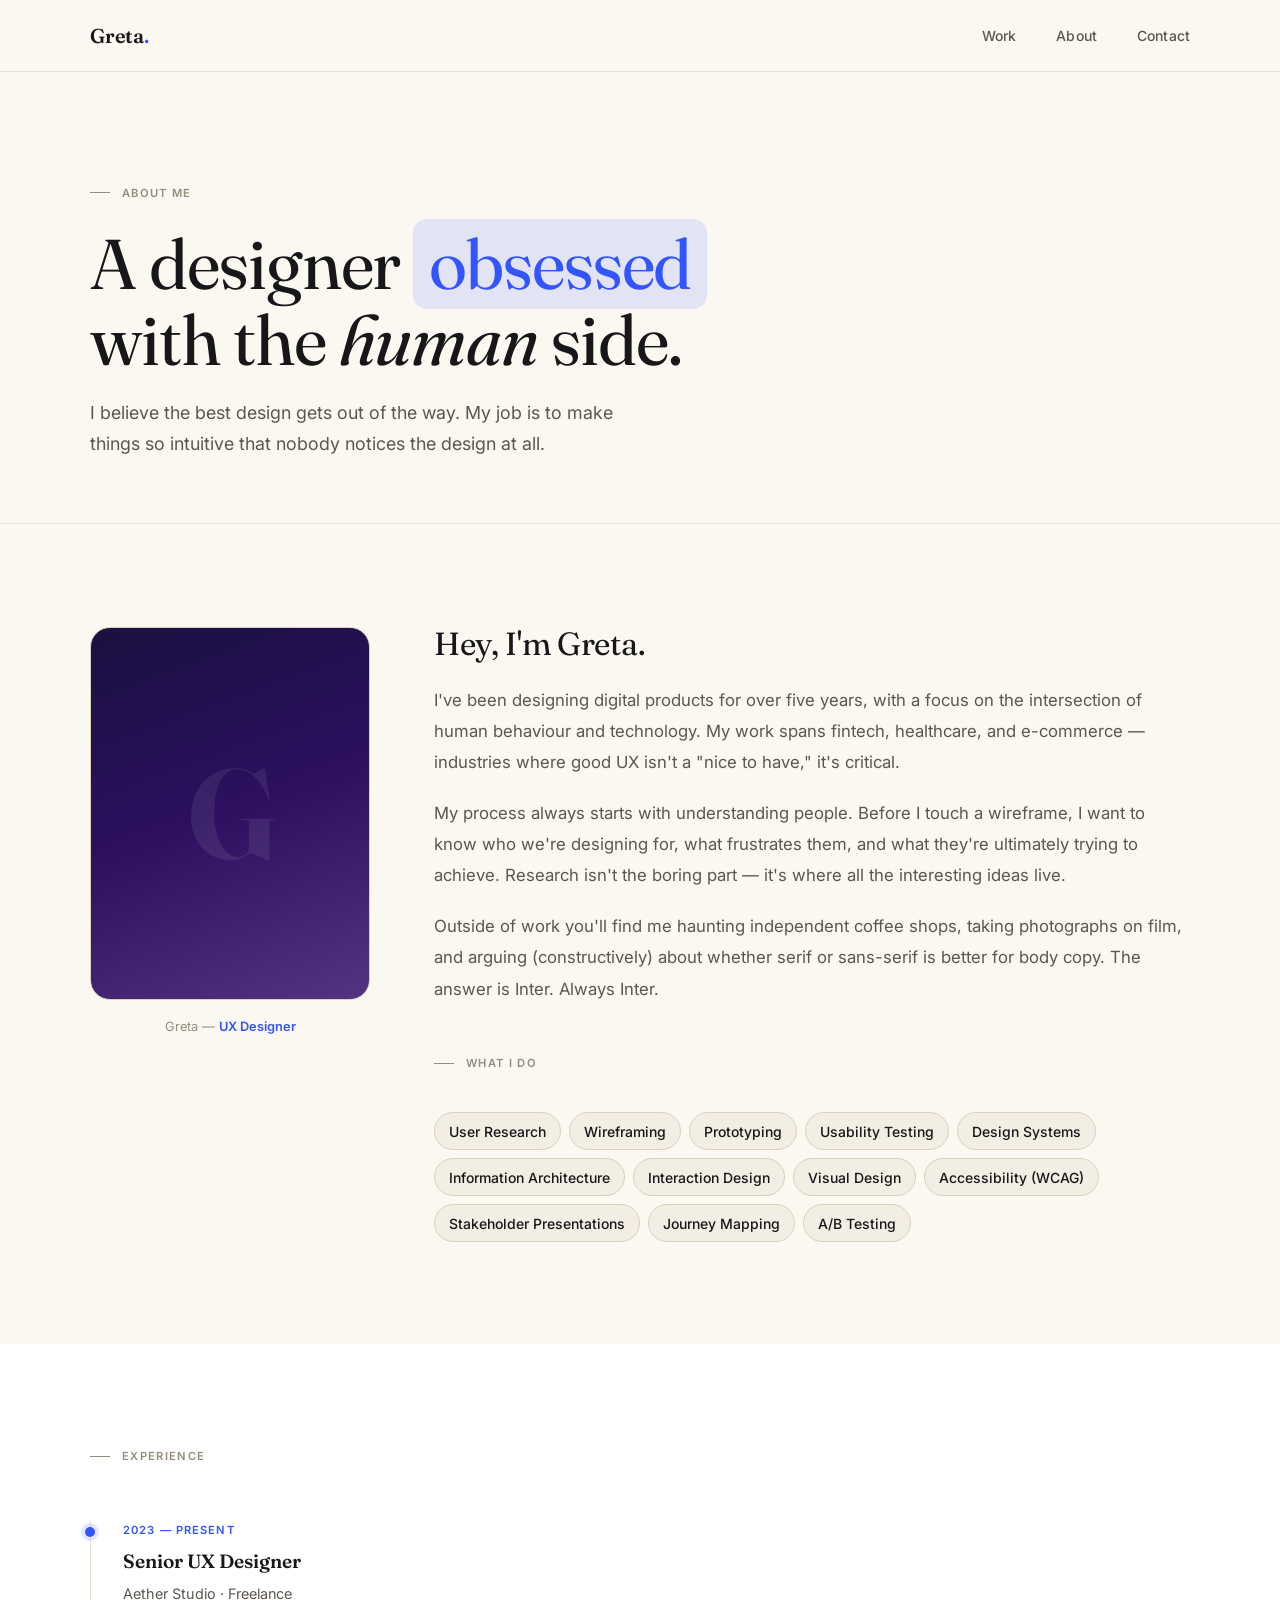
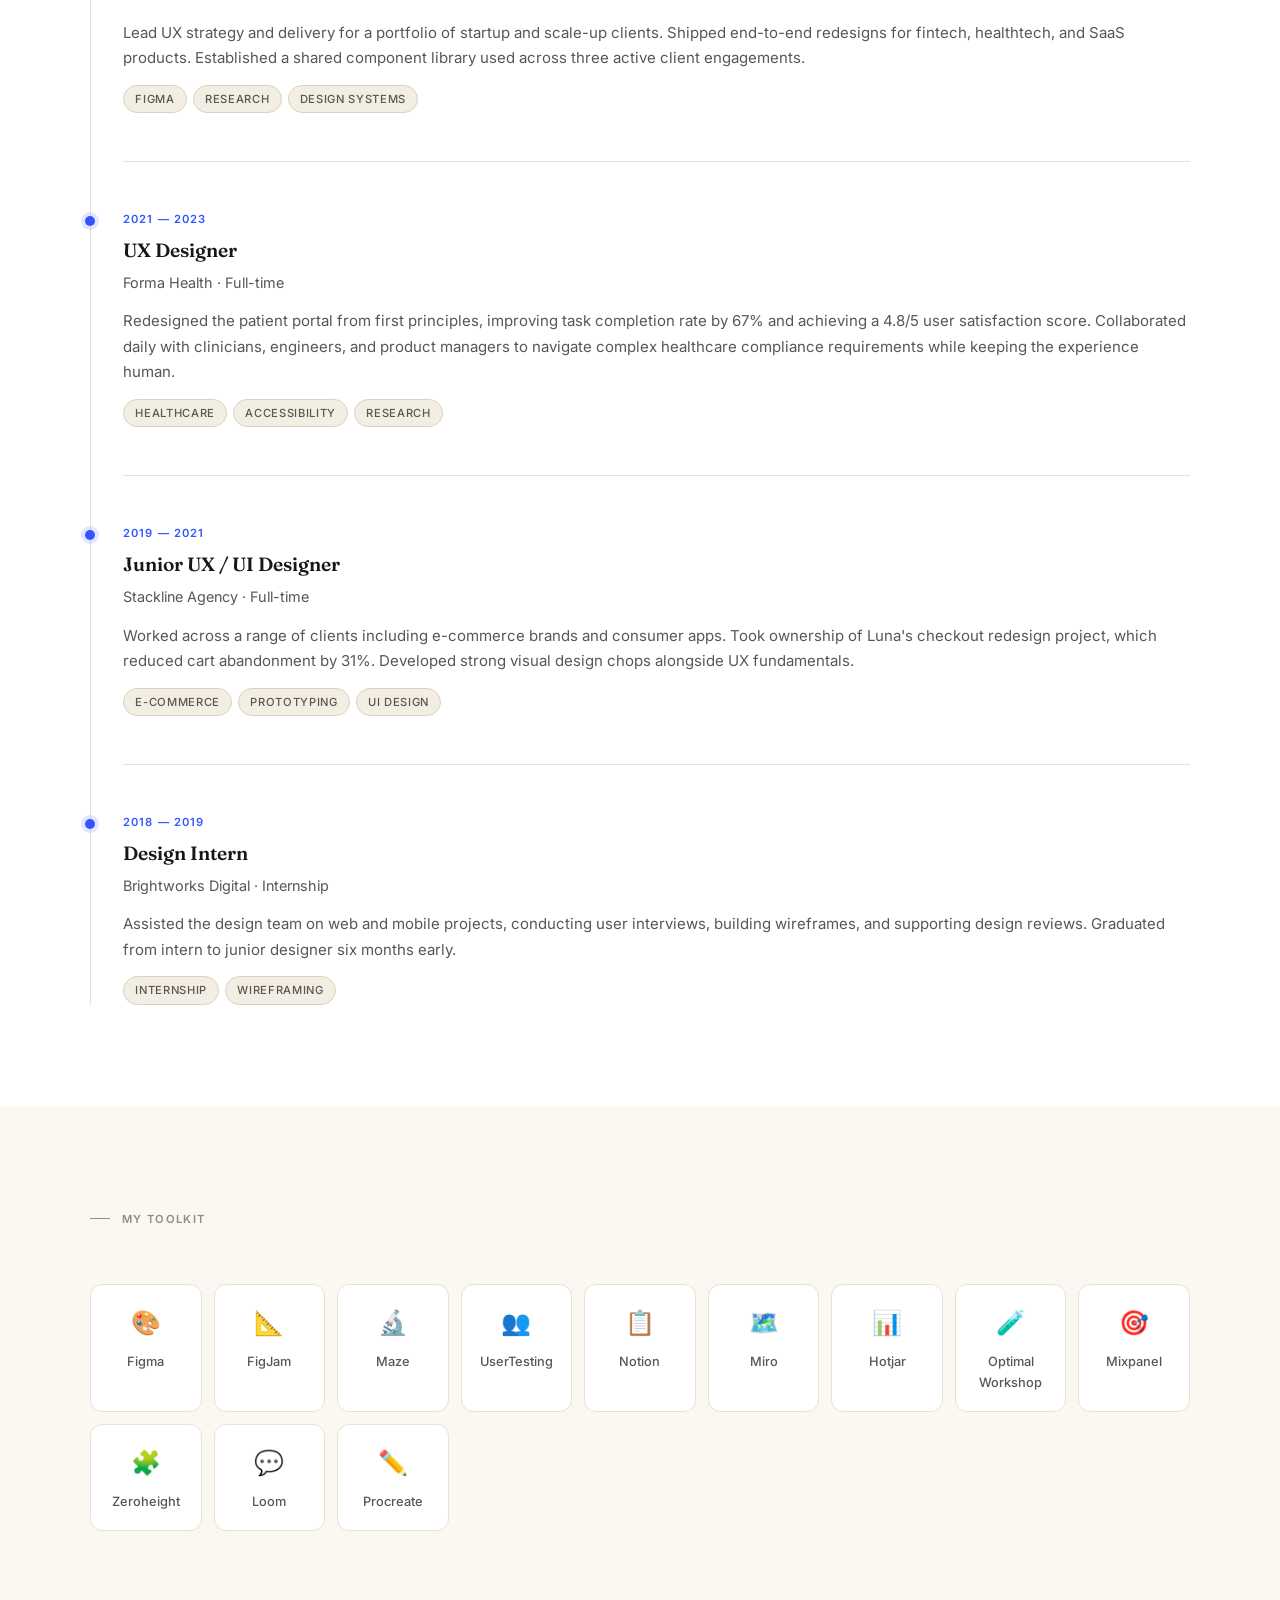
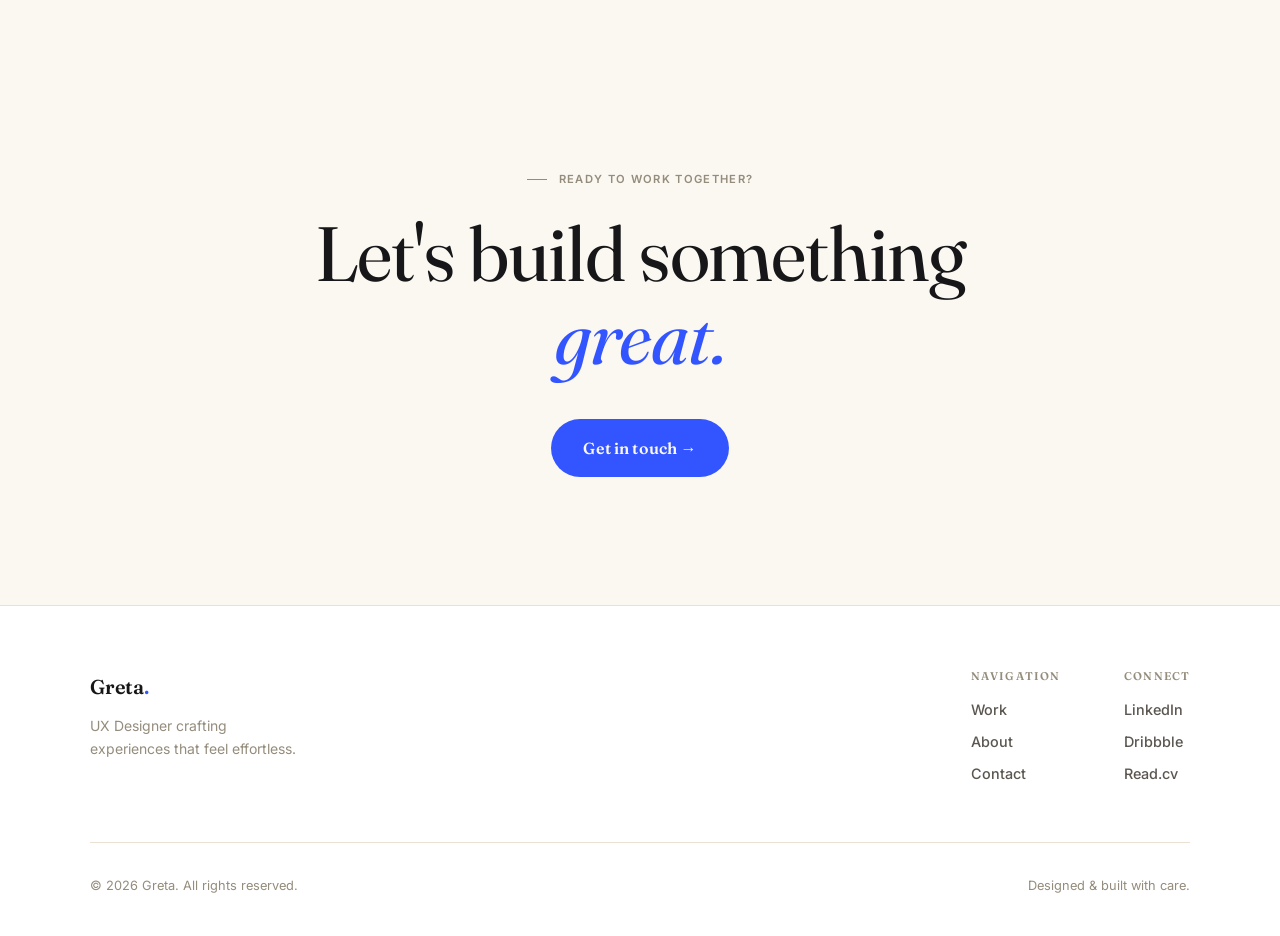
==== commit 8333fbe9: "Look and feel refresh" ====
--- a/about/index.html
+++ b/about/index.html
@@ -7,7 +7,7 @@
   <title>About — Greta</title>
   <link rel="preconnect" href="https://fonts.googleapis.com">
   <link rel="preconnect" href="https://fonts.gstatic.com" crossorigin>
-  <link href="https://fonts.googleapis.com/css2?family=Space+Grotesk:wght@300;400;500;600;700&family=Inter:ital,wght@0,300;0,400;0,500;1,400&display=swap" rel="stylesheet">
+  <link href="https://fonts.googleapis.com/css2?family=Fraunces:ital,wght@0,300..700;1,300..700&family=Inter:ital,wght@0,300;0,400;0,500;1,400&display=swap" rel="stylesheet">
   <link rel="stylesheet" href="../css/style.css">
 </head>
 <body>
@@ -28,7 +28,7 @@
   <header class="page-hero">
     <div class="container">
       <span class="s-label">About me</span>
-      <h1 class="page-hero__hed">A designer obsessed<br>with the human side.</h1>
+      <h1 class="page-hero__hed">A designer <span class="highlight">obsessed</span><br>with the <em>human</em> side.</h1>
       <p class="page-hero__sub">
         I believe the best design gets out of the way. My job is to make
         things so intuitive that nobody notices the design at all.
--- a/css/style.css
+++ b/css/style.css
@@ -12,21 +12,22 @@
 
 /* ── Design Tokens ── */
 :root {
-  --bg:          #080808;
-  --surface:     #111111;
-  --surface-2:   #181818;
-  --border:      #1f1f1f;
-  --border-2:    #2a2a2a;
-
-  --text:        #F0EAE0;
-  --text-2:      #A09890;
-  --text-muted:  #5C5550;
-
-  --accent:      #C8F135;
-  --accent-glow: rgba(200, 241, 53, 0.18);
-  --accent-dim:  rgba(200, 241, 53, 0.08);
-
-  --font-head: 'Space Grotesk', 'Helvetica Neue', Arial, sans-serif;
+  --bg:          #FBF8F2;
+  --surface:     #FFFFFF;
+  --surface-2:   #F3EEE3;
+  --border:      #E9E2D3;
+  --border-2:    #DBD1BC;
+
+  --text:        #17171A;
+  --text-2:      #5B5650;
+  --text-muted:  #948C7C;
+
+  --accent:      #3355FF;
+  --accent-glow: rgba(51, 85, 255, 0.18);
+  --accent-dim:  rgba(51, 85, 255, 0.1);
+  --highlight-bg: rgba(51, 85, 255, 0.12);
+
+  --font-head: 'Fraunces', Georgia, 'Times New Roman', serif;
   --font-body: 'Inter', 'Helvetica Neue', Arial, sans-serif;
 
   --r-sm:   6px;
@@ -59,8 +60,19 @@
 
 h1, h2, h3, h4, h5 {
   font-family: var(--font-head);
+  font-weight: 500;
   line-height: 1.08;
-  letter-spacing: -0.025em;
+  letter-spacing: -0.01em;
+}
+
+.highlight {
+  background: var(--highlight-bg);
+  color: var(--accent);
+  font-style: normal;
+  padding: 0.02em 0.22em;
+  border-radius: 0.2em;
+  -webkit-box-decoration-break: clone;
+  box-decoration-break: clone;
 }
 
 /* ── Layout ── */
@@ -80,7 +92,7 @@
   height: var(--nav-h);
   display: flex;
   align-items: center;
-  background: rgba(8, 8, 8, 0.85);
+  background: rgba(251, 248, 242, 0.82);
   backdrop-filter: blur(24px);
   -webkit-backdrop-filter: blur(24px);
   border-bottom: 1px solid var(--border);
@@ -99,9 +111,9 @@
 
 .nav__logo {
   font-family: var(--font-head);
-  font-weight: 700;
-  font-size: 1.2rem;
-  letter-spacing: -0.035em;
+  font-weight: 600;
+  font-size: 1.25rem;
+  letter-spacing: -0.01em;
   transition: opacity 0.2s;
 }
 .nav__logo:hover { opacity: 0.6; }
@@ -241,9 +253,9 @@
   position: absolute;
   width: 700px;
   height: 700px;
-  top: -200px;
-  right: -200px;
-  background: radial-gradient(circle, rgba(83, 52, 131, 0.18) 0%, transparent 70%);
+  top: -220px;
+  right: -220px;
+  background: radial-gradient(circle, rgba(51, 85, 255, 0.1) 0%, transparent 70%);
   pointer-events: none;
 }
 .hero::after {
@@ -253,7 +265,7 @@
   height: 500px;
   bottom: -150px;
   left: -100px;
-  background: radial-gradient(circle, rgba(200, 241, 53, 0.04) 0%, transparent 70%);
+  background: radial-gradient(circle, rgba(255, 196, 92, 0.14) 0%, transparent 70%);
   pointer-events: none;
 }
 
@@ -262,7 +274,7 @@
   align-items: center;
   gap: 0.5rem;
   background: var(--accent-dim);
-  border: 1px solid rgba(200, 241, 53, 0.2);
+  border: 1px solid rgba(51, 85, 255, 0.22);
   color: var(--accent);
   font-size: 0.75rem;
   font-weight: 600;
@@ -283,16 +295,17 @@
 }
 
 .hero__hed {
-  font-size: clamp(2.75rem, 6.5vw, 6.5rem);
-  font-weight: 700;
-  letter-spacing: -0.03em;
-  line-height: 1.03;
+  font-size: clamp(2.75rem, 6.5vw, 6.25rem);
+  font-weight: 400;
+  letter-spacing: -0.015em;
+  line-height: 1.08;
   margin-bottom: 1.5rem;
   animation: fadeUp 0.8s var(--ease-out) 0.2s both;
 }
 .hero__hed em {
   font-style: italic;
-  color: var(--accent);
+  font-weight: 400;
+  color: inherit;
 }
 
 .hero__sub {
@@ -530,8 +543,9 @@
 .about-strip__text .s-label { margin-bottom: 1.5rem; }
 .about-strip__hed {
   font-size: clamp(1.6rem, 3vw, 2.4rem);
+  font-weight: 400;
   margin-bottom: 1.25rem;
-  line-height: 1.12;
+  line-height: 1.15;
 }
 .about-strip__p {
   color: var(--text-2);
@@ -587,11 +601,12 @@
   margin-bottom: 1.5rem;
 }
 .cta-banner__hed {
-  font-size: clamp(2.5rem, 6vw, 5.5rem);
-  letter-spacing: -0.03em;
+  font-size: clamp(2.5rem, 6vw, 5rem);
+  font-weight: 400;
+  letter-spacing: -0.015em;
   margin-bottom: 2.5rem;
 }
-.cta-banner__hed span { color: var(--accent); }
+.cta-banner__hed span { color: var(--accent); font-style: italic; }
 
 /* ============================================================
    FOOTER
@@ -650,8 +665,9 @@
 }
 .page-hero .s-label { margin-bottom: 1.5rem; animation: fadeUp 0.6s var(--ease-out) 0.1s both; }
 .page-hero__hed {
-  font-size: clamp(2.5rem, 5.5vw, 5rem);
-  letter-spacing: -0.03em;
+  font-size: clamp(2.5rem, 5.5vw, 4.5rem);
+  font-weight: 400;
+  letter-spacing: -0.015em;
   margin-bottom: 1.25rem;
   animation: fadeUp 0.8s var(--ease-out) 0.2s both;
 }
@@ -714,6 +730,7 @@
 
 .profile-bio h2 {
   font-size: clamp(1.5rem, 2.5vw, 2rem);
+  font-weight: 400;
   margin-bottom: 1.5rem;
 }
 .profile-bio p {
@@ -772,7 +789,7 @@
   height: 10px;
   border-radius: 50%;
   background: var(--accent);
-  box-shadow: 0 0 0 4px rgba(200,241,53,0.12);
+  box-shadow: 0 0 0 4px rgba(51,85,255,0.14);
 }
 
 .timeline-period {
@@ -799,6 +816,21 @@
   font-size: 0.9375rem;
   line-height: 1.7;
 }
+
+/* Weather widget styles (moved from inline in index.html) */
+.weather-widget{position:fixed;right:24px;bottom:24px;z-index:9999;touch-action:none}
+.w-card{display:inline-flex;align-items:center;gap:0.6rem;background:var(--surface);border:1px solid var(--border-2);color:var(--text);padding:0.5rem 0.8rem;border-radius:9999px;min-width:64px;font-family:var(--font-head);font-weight:600;font-size:0.95rem;box-shadow:0 14px 36px rgba(23,23,26,0.12)}
+.w-left{display:flex;align-items:center;gap:0.5rem}
+.w-emoji{font-size:1.2rem;line-height:1}
+.w-temp{font-size:1rem;color:var(--text)}
+/* removed toggle; details always visible */
+.w-details{flex:0 0 auto;max-width:320px;opacity:1;padding-left:0.5rem;margin-left:0.5rem;display:flex;flex-direction:column;gap:6px;overflow:hidden;white-space:nowrap}
+.w-location{font-weight:600;color:var(--text);font-size:0.9rem}
+.w-desc{font-size:0.85rem;color:var(--text-2)}
+.w-source{font-size:0.72rem;color:var(--text-muted)}
+.w-handle{width:26px;height:26px;display:inline-flex;align-items:center;justify-content:center;margin-left:8px;border-radius:6px;color:var(--text-2);border:1px solid rgba(255,255,255,0.04);background:transparent;cursor:grab}
+.weather-widget.dragging .w-handle{cursor:grabbing}
+@media (max-width:700px){.weather-widget{right:12px;bottom:12px}}
 .timeline-tags {
   display: flex;
   gap: 0.375rem;
@@ -986,6 +1018,7 @@
 
 .contact-info__hed {
   font-size: clamp(1.5rem, 2.5vw, 2.25rem);
+  font-weight: 400;
   margin-bottom: 1rem;
   line-height: 1.15;
 }
@@ -1081,7 +1114,7 @@
 .form-textarea:focus,
 .form-select:focus {
   border-color: var(--accent);
-  box-shadow: 0 0 0 3px rgba(200, 241, 53, 0.08);
+  box-shadow: 0 0 0 3px rgba(51, 85, 255, 0.12);
 }
 .form-input::placeholder,
 .form-textarea::placeholder { color: var(--text-muted); }
@@ -1110,8 +1143,8 @@
 }
 
 @keyframes pulse {
-  0%, 100% { opacity: 1;   box-shadow: 0 0 0 0 rgba(200,241,53,0.4); }
-  50%       { opacity: 0.8; box-shadow: 0 0 0 4px rgba(200,241,53,0); }
+  0%, 100% { opacity: 1;   box-shadow: 0 0 0 0 rgba(51,85,255,0.4); }
+  50%       { opacity: 0.8; box-shadow: 0 0 0 4px rgba(51,85,255,0); }
 }
 
 /* ============================================================
